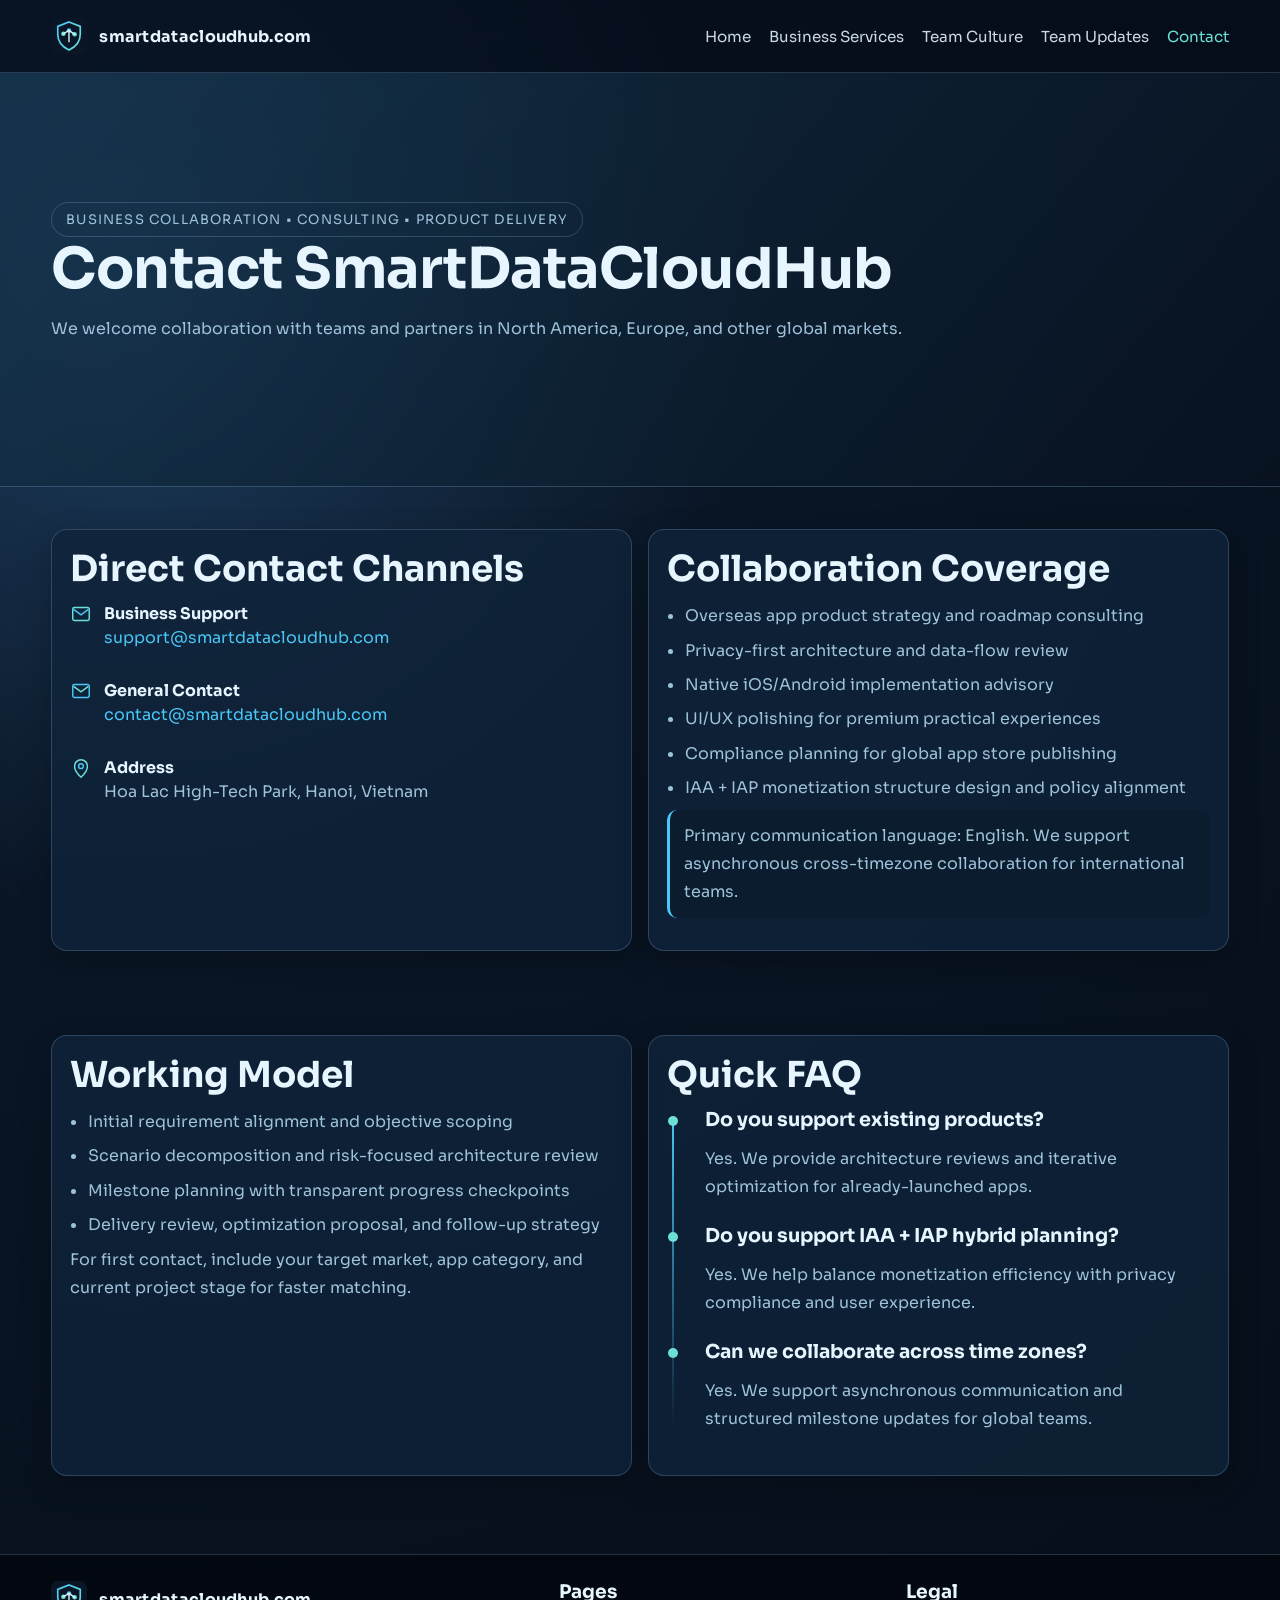
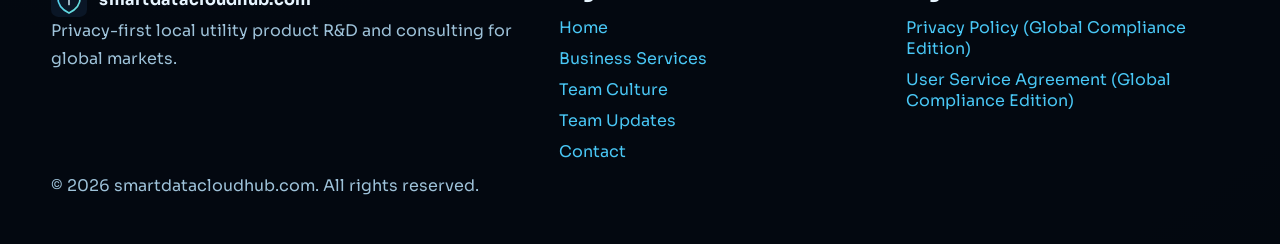
==== contact.html @ f4ce81dc "smartdatacloudhub" ====
<!doctype html>
<html lang="en">
<head>
  <meta charset="utf-8">
  <meta http-equiv="x-ua-compatible" content="ie=edge">
  <meta name="viewport" content="width=device-width, initial-scale=1">
  <title>Contact | smartdatacloudhub.com</title>
  <meta name="description" content="Contact SmartDataCloudHub for business support, partnership, product design consulting, and full-cycle local utility app R&D consulting.">
  <meta name="robots" content="index,follow,max-image-preview:large,max-snippet:-1,max-video-preview:-1">
  <link rel="canonical" href="https://smartdatacloudhub.com/contact.html">
  <meta property="og:type" content="website">
  <meta property="og:title" content="Contact | smartdatacloudhub.com">
  <meta property="og:description" content="Business support, collaboration, and compliance-ready app product consultation.">
  <meta property="og:url" content="https://smartdatacloudhub.com/contact.html">
  <meta property="og:image" content="https://smartdatacloudhub.com/images/contact-bg.png">
  <link rel="icon" type="image/svg+xml" href="images/favicon.svg">
  <link rel="stylesheet" href="css/style.css">
</head>
<body>
  <header class="site-header">
    <div class="container nav-wrap">
      <a class="brand" href="index.html"><img src="images/logo.svg" alt="SmartDataCloudHub logo" width="36" height="36"><span>smartdatacloudhub.com</span></a>
      <button class="menu-btn" aria-label="Open menu" aria-expanded="false">Menu</button>
      <nav class="nav-links" aria-label="Main navigation">
        <a href="index.html">Home</a>
        <a href="services.html">Business Services</a>
        <a href="culture.html">Team Culture</a>
        <a href="news.html">Team Updates</a>
        <a class="active" href="contact.html">Contact</a>
      </nav>
    </div>
  </header>

  <main>
    <section class="page-banner">
      <img class="hero-bg" src="images/contact-bg.png" alt="Contact page background">
      <div class="container reveal">
        <span class="tag">Business Collaboration • Consulting • Product Delivery</span>
        <h1>Contact SmartDataCloudHub</h1>
        <p>We welcome collaboration with teams and partners in North America, Europe, and other global markets.</p>
      </div>
    </section>

    <section class="section">
      <div class="container grid-2">
        <article class="card reveal">
          <h2>Direct Contact Channels</h2>
          <div class="contact-item">
            <svg viewBox="0 0 24 24" fill="none" aria-hidden="true"><path d="M3 6.75A1.75 1.75 0 0 1 4.75 5h14.5A1.75 1.75 0 0 1 21 6.75v10.5A1.75 1.75 0 0 1 19.25 19H4.75A1.75 1.75 0 0 1 3 17.25z" stroke="#6ce0d7" stroke-width="1.6"/><path d="m4 7 8 6 8-6" stroke="#49c7f5" stroke-width="1.6"/></svg>
            <div>
              <strong>Business Support</strong>
              <p><a href="mailto:support@smartdatacloudhub.com">support@smartdatacloudhub.com</a></p>
            </div>
          </div>
          <div class="contact-item">
            <svg viewBox="0 0 24 24" fill="none" aria-hidden="true"><path d="M3 6.75A1.75 1.75 0 0 1 4.75 5h14.5A1.75 1.75 0 0 1 21 6.75v10.5A1.75 1.75 0 0 1 19.25 19H4.75A1.75 1.75 0 0 1 3 17.25z" stroke="#49c7f5" stroke-width="1.6"/><path d="m4 7 8 6 8-6" stroke="#6ce0d7" stroke-width="1.6"/></svg>
            <div>
              <strong>General Contact</strong>
              <p><a href="mailto:contact@smartdatacloudhub.com">contact@smartdatacloudhub.com</a></p>
            </div>
          </div>
          <div class="contact-item">
            <svg viewBox="0 0 24 24" fill="none" aria-hidden="true"><path d="M12 22s7-6.4 7-12a7 7 0 0 0-14 0c0 5.6 7 12 7 12z" stroke="#6ce0d7" stroke-width="1.6"/><circle cx="12" cy="10" r="2.6" stroke="#49c7f5" stroke-width="1.6"/></svg>
            <div>
              <strong>Address</strong>
              <p>Hoa Lac High-Tech Park, Hanoi, Vietnam</p>
            </div>
          </div>
        </article>

        <article class="card reveal">
          <h2>Collaboration Coverage</h2>
          <ul class="feature-list">
            <li>Overseas app product strategy and roadmap consulting</li>
            <li>Privacy-first architecture and data-flow review</li>
            <li>Native iOS/Android implementation advisory</li>
            <li>UI/UX polishing for premium practical experiences</li>
            <li>Compliance planning for global app store publishing</li>
            <li>IAA + IAP monetization structure design and policy alignment</li>
          </ul>
          <p class="note">Primary communication language: English. We support asynchronous cross-timezone collaboration for international teams.</p>
        </article>
      </div>
    </section>

    <section class="section">
      <div class="container grid-2">
        <article class="card reveal">
          <h2>Working Model</h2>
          <ul class="feature-list">
            <li>Initial requirement alignment and objective scoping</li>
            <li>Scenario decomposition and risk-focused architecture review</li>
            <li>Milestone planning with transparent progress checkpoints</li>
            <li>Delivery review, optimization proposal, and follow-up strategy</li>
          </ul>
          <p class="dense-row">For first contact, include your target market, app category, and current project stage for faster matching.</p>
        </article>
        <article class="card reveal">
          <h2>Quick FAQ</h2>
          <div class="timeline">
            <div class="timeline-item">
              <h3>Do you support existing products?</h3>
              <p>Yes. We provide architecture reviews and iterative optimization for already-launched apps.</p>
            </div>
            <div class="timeline-item">
              <h3>Do you support IAA + IAP hybrid planning?</h3>
              <p>Yes. We help balance monetization efficiency with privacy compliance and user experience.</p>
            </div>
            <div class="timeline-item">
              <h3>Can we collaborate across time zones?</h3>
              <p>Yes. We support asynchronous communication and structured milestone updates for global teams.</p>
            </div>
          </div>
        </article>
      </div>
    </section>
  </main>

  <footer class="site-footer">
    <div class="container footer-grid">
      <section>
        <a class="brand" href="index.html"><img src="images/logo.svg" alt="SmartDataCloudHub logo" width="32" height="32"><span>smartdatacloudhub.com</span></a>
        <p>Privacy-first local utility product R&D and consulting for global markets.</p>
      </section>
      <section>
        <h3>Pages</h3>
        <ul class="footer-list">
          <li><a href="index.html">Home</a></li>
          <li><a href="services.html">Business Services</a></li>
          <li><a href="culture.html">Team Culture</a></li>
          <li><a href="news.html">Team Updates</a></li>
          <li><a href="contact.html">Contact</a></li>
        </ul>
      </section>
      <section>
        <h3>Legal</h3>
        <ul class="footer-list">
          <li><a href="privacy-policy.html">Privacy Policy (Global Compliance Edition)</a></li>
          <li><a href="terms-of-service.html">User Service Agreement (Global Compliance Edition)</a></li>
        </ul>
      </section>
    </div>
    <div class="container"><p>© <span data-year></span> smartdatacloudhub.com. All rights reserved.</p></div>
  </footer>
  <script src="js/main.js" defer></script>
</body>
</html>
---- css/style.css ----
@import url('https://fonts.googleapis.com/css2?family=Sora:wght@300;400;600;700;800&family=IBM+Plex+Mono:wght@400;500&display=swap');

:root {
  --bg-0: #050d18;
  --bg-1: #0a1626;
  --bg-2: #10233a;
  --bg-3: #15324c;
  --surface: rgba(15, 35, 58, 0.55);
  --surface-strong: rgba(15, 35, 58, 0.8);
  --line: rgba(173, 220, 255, 0.2);
  --text: #e7f5ff;
  --muted: #9ec2d9;
  --accent: #49c7f5;
  --accent-2: #6ce0d7;
  --success: #6ef7bd;
  --warning: #ffcc66;
  --danger: #ff8a8a;
  --shadow: 0 20px 80px rgba(0, 0, 0, 0.35);
  --radius-lg: 24px;
  --radius-md: 16px;
  --radius-sm: 12px;
}

* {
  box-sizing: border-box;
}

html,
body {
  margin: 0;
  padding: 0;
  scroll-behavior: smooth;
  background: radial-gradient(circle at 10% 15%, #1e3e5f 0%, var(--bg-1) 32%, var(--bg-0) 100%);
  color: var(--text);
  font-family: 'Sora', 'Segoe UI', sans-serif;
}

body::before {
  content: '';
  position: fixed;
  inset: 0;
  background-image: linear-gradient(rgba(255, 255, 255, 0.03) 1px, transparent 1px),
    linear-gradient(90deg, rgba(255, 255, 255, 0.03) 1px, transparent 1px);
  background-size: 52px 52px;
  pointer-events: none;
  z-index: -1;
}

a {
  color: var(--accent);
  text-decoration: none;
}

a:hover {
  color: var(--accent-2);
}

img {
  max-width: 100%;
  display: block;
}

.container {
  width: min(1200px, 92vw);
  margin: 0 auto;
}

.site-header {
  position: sticky;
  top: 0;
  z-index: 100;
  backdrop-filter: blur(16px);
  background: rgba(5, 13, 24, 0.75);
  border-bottom: 1px solid var(--line);
}

.nav-wrap {
  display: flex;
  align-items: center;
  justify-content: space-between;
  min-height: 72px;
  gap: 24px;
}

.brand {
  display: flex;
  align-items: center;
  gap: 12px;
  color: var(--text);
  font-weight: 700;
  letter-spacing: 0.3px;
}

.brand svg,
.brand img {
  width: 36px;
  height: 36px;
}

.nav-links {
  display: flex;
  gap: 18px;
  align-items: center;
}

.nav-links a {
  color: var(--text);
  opacity: 0.88;
  font-size: 0.95rem;
}

.nav-links a.active,
.nav-links a:hover {
  color: var(--accent-2);
  opacity: 1;
}

.menu-btn {
  display: none;
  border: 1px solid var(--line);
  background: transparent;
  color: var(--text);
  border-radius: 10px;
  padding: 8px 10px;
}

.hero {
  min-height: clamp(520px, 78vh, 760px);
  display: grid;
  place-items: center;
  position: relative;
  overflow: clip;
}

.hero-bg {
  position: absolute;
  inset: 0;
  z-index: -2;
  opacity: 0.46;
  object-fit: cover;
  width: 100%;
  height: 100%;
}

.floating-orb {
  position: absolute;
  border-radius: 999px;
  filter: blur(2px);
  animation: drift 14s ease-in-out infinite;
  z-index: -1;
}

.floating-orb.one {
  width: 320px;
  height: 320px;
  left: -60px;
  top: 12%;
  background: radial-gradient(circle at 40% 40%, rgba(73, 199, 245, 0.36), rgba(73, 199, 245, 0.02));
}

.floating-orb.two {
  width: 380px;
  height: 380px;
  right: -90px;
  bottom: 12%;
  animation-delay: -6s;
  background: radial-gradient(circle at 45% 45%, rgba(108, 224, 215, 0.3), rgba(108, 224, 215, 0.02));
}

@keyframes drift {
  0%,
  100% { transform: translateY(0) translateX(0); }
  50% { transform: translateY(-18px) translateX(12px); }
}

.hero-inner {
  display: grid;
  grid-template-columns: 1.15fr 0.85fr;
  gap: 34px;
  align-items: center;
}

.tag {
  display: inline-flex;
  align-items: center;
  gap: 8px;
  border: 1px solid var(--line);
  border-radius: 999px;
  padding: 8px 14px;
  font-size: 0.82rem;
  color: var(--muted);
  text-transform: uppercase;
  letter-spacing: 1.2px;
}

h1,
h2,
h3 {
  margin: 0 0 14px;
  line-height: 1.15;
}

h1 {
  font-size: clamp(2.2rem, 4.4vw, 4.2rem);
  letter-spacing: -0.5px;
}

h2 {
  font-size: clamp(1.6rem, 2.8vw, 2.6rem);
}

p {
  margin: 0 0 14px;
  color: var(--muted);
  line-height: 1.75;
}

.hero p {
  font-size: 1.04rem;
}

.cta-row {
  display: flex;
  flex-wrap: wrap;
  gap: 12px;
  margin-top: 24px;
}

.btn {
  border: 1px solid var(--line);
  background: linear-gradient(120deg, rgba(73, 199, 245, 0.15), rgba(108, 224, 215, 0.08));
  color: var(--text);
  padding: 12px 18px;
  border-radius: 12px;
  font-weight: 600;
  display: inline-flex;
  align-items: center;
  gap: 8px;
  transition: transform 0.28s ease, box-shadow 0.28s ease;
}

.btn:hover {
  transform: translateY(-2px);
  box-shadow: 0 12px 24px rgba(33, 160, 221, 0.22);
}

.btn.ghost {
  background: transparent;
}

.glass-card {
  background: var(--surface);
  border: 1px solid var(--line);
  border-radius: var(--radius-lg);
  padding: 24px;
  box-shadow: var(--shadow);
  backdrop-filter: blur(14px);
}

.metrics {
  display: grid;
  grid-template-columns: repeat(2, minmax(0, 1fr));
  gap: 14px;
}

.metric {
  background: rgba(9, 26, 43, 0.72);
  border: 1px solid var(--line);
  border-radius: var(--radius-md);
  padding: 14px;
}

.metric strong {
  display: block;
  font-size: 1.3rem;
}

.full-panel {
  min-height: auto;
  display: block;
  padding: 28px 0 22px;
}

.section {
  padding: 42px 0;
}

.grid-3 {
  display: grid;
  grid-template-columns: repeat(3, minmax(0, 1fr));
  gap: 14px;
}

.grid-2 {
  display: grid;
  grid-template-columns: repeat(2, minmax(0, 1fr));
  gap: 16px;
}

.card {
  border: 1px solid var(--line);
  background: var(--surface-strong);
  border-radius: var(--radius-md);
  padding: 18px;
  box-shadow: 0 10px 30px rgba(0, 0, 0, 0.25);
}

.split-list {
  display: grid;
  grid-template-columns: repeat(2, minmax(0, 1fr));
  gap: 10px 16px;
}

.kv {
  margin: 0;
  padding: 0;
}

.kv div {
  display: grid;
  grid-template-columns: 140px 1fr;
  gap: 10px;
  margin-bottom: 8px;
}

.kv dt {
  color: var(--accent-2);
  font-weight: 600;
}

.kv dd {
  margin: 0;
  color: var(--muted);
}

.card h3 {
  font-size: 1.2rem;
}

.kicker {
  color: var(--accent-2);
  text-transform: uppercase;
  letter-spacing: 1.4px;
  font-size: 0.8rem;
  margin-bottom: 10px;
}

.timeline {
  position: relative;
  padding-left: 22px;
}

.timeline::before {
  content: '';
  position: absolute;
  left: 5px;
  top: 8px;
  bottom: 8px;
  width: 2px;
  background: linear-gradient(var(--accent), transparent);
}

.timeline-item {
  position: relative;
  margin-bottom: 24px;
  padding-left: 16px;
}

.timeline-item::before {
  content: '';
  position: absolute;
  left: -21px;
  top: 7px;
  width: 10px;
  height: 10px;
  border-radius: 50%;
  background: var(--accent-2);
}

.feature-list {
  padding-left: 18px;
  margin: 0;
  color: var(--muted);
}

.feature-list li {
  margin-bottom: 8px;
  line-height: 1.65;
}

.reveal {
  opacity: 0;
  transform: translateY(18px) scale(0.99);
  transition: opacity 0.8s ease, transform 0.8s ease;
}

.reveal.show {
  opacity: 1;
  transform: translateY(0) scale(1);
}

.site-footer {
  border-top: 1px solid var(--line);
  margin-top: 36px;
  padding: 26px 0 30px;
  background: rgba(3, 8, 14, 0.86);
}

.footer-grid {
  display: grid;
  grid-template-columns: 1.5fr 1fr 1fr;
  gap: 24px;
}

.footer-list {
  list-style: none;
  margin: 0;
  padding: 0;
}

.footer-list li {
  margin-bottom: 10px;
}

.legal-shell {
  padding: 26px 0 52px;
}

.legal-shell h1 {
  margin-bottom: 8px;
}

.legal-shell h2 {
  margin-top: 24px;
  margin-bottom: 8px;
}

.legal-shell h3 {
  margin-top: 14px;
  margin-bottom: 8px;
}

.legal-shell p,
.legal-shell li {
  color: #cfe7f8;
  line-height: 1.78;
}

.legal-shell ol,
.legal-shell ul {
  padding-left: 22px;
}

.page-banner {
  min-height: 46vh;
  display: flex;
  align-items: center;
  border-bottom: 1px solid var(--line);
  background: linear-gradient(130deg, rgba(20, 52, 76, 0.7), rgba(8, 18, 32, 0.8));
}

.badge {
  display: inline-block;
  border: 1px solid var(--line);
  border-radius: 999px;
  padding: 5px 11px;
  margin-right: 8px;
  margin-bottom: 8px;
  color: var(--muted);
  font-size: 0.82rem;
}

.news-card time {
  display: block;
  color: var(--accent-2);
  margin-bottom: 8px;
  font-family: 'IBM Plex Mono', Consolas, monospace;
  font-size: 0.82rem;
}

.contact-item {
  display: flex;
  gap: 12px;
  align-items: flex-start;
  margin-bottom: 14px;
}

.contact-item svg {
  width: 22px;
  height: 22px;
  flex: 0 0 auto;
}

.note {
  border-left: 3px solid var(--accent);
  padding: 12px 14px;
  border-radius: 10px;
  background: rgba(9, 27, 44, 0.65);
}

.dense-row {
  margin-top: 8px;
}

@media (max-width: 1024px) {
  .hero-inner,
  .grid-3,
  .grid-2,
  .footer-grid {
    grid-template-columns: 1fr;
  }

  .hero {
    min-height: auto;
    padding: 36px 0 40px;
  }

  .split-list {
    grid-template-columns: 1fr;
  }

  .kv div {
    grid-template-columns: 1fr;
    gap: 2px;
  }
}

@media (max-width: 760px) {
  .menu-btn {
    display: inline-flex;
  }

  .nav-links {
    position: absolute;
    top: 72px;
    left: 0;
    right: 0;
    padding: 14px 4vw 20px;
    background: rgba(3, 10, 18, 0.95);
    border-bottom: 1px solid var(--line);
    flex-direction: column;
    align-items: flex-start;
    transform-origin: top;
    transform: scaleY(0);
    opacity: 0;
    pointer-events: none;
    transition: transform 0.3s ease, opacity 0.3s ease;
  }

  .nav-links.open {
    transform: scaleY(1);
    opacity: 1;
    pointer-events: auto;
  }

  .full-panel,
  .section {
    padding: 30px 0;
    min-height: auto;
  }
}
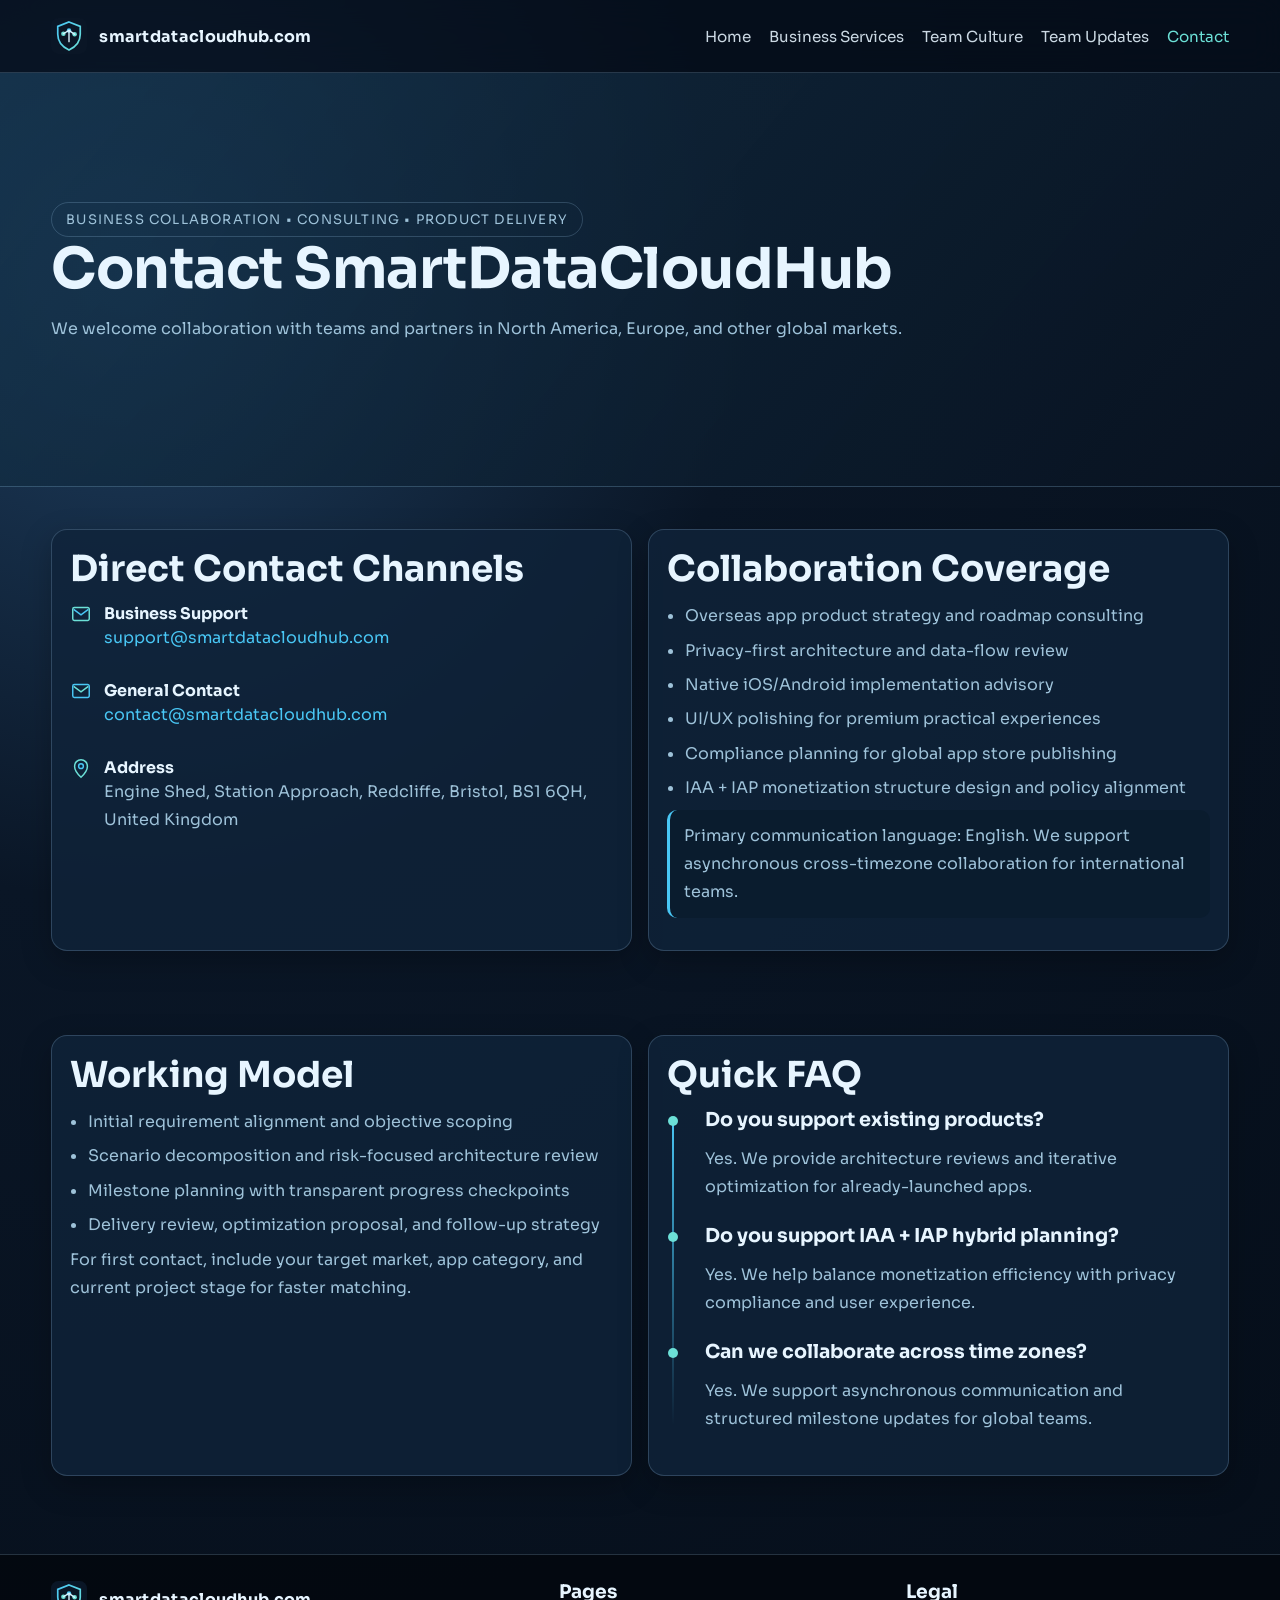
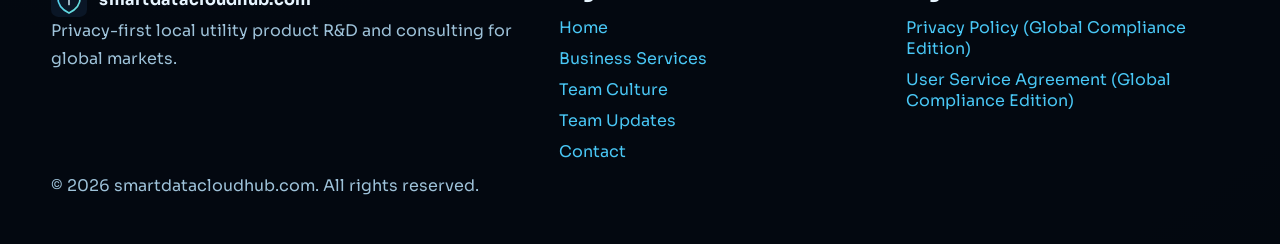
==== commit d37bd9d3: "smartdatacloudhub" ====
--- a/contact.html
+++ b/contact.html
@@ -63,7 +63,7 @@
             <svg viewBox="0 0 24 24" fill="none" aria-hidden="true"><path d="M12 22s7-6.4 7-12a7 7 0 0 0-14 0c0 5.6 7 12 7 12z" stroke="#6ce0d7" stroke-width="1.6"/><circle cx="12" cy="10" r="2.6" stroke="#49c7f5" stroke-width="1.6"/></svg>
             <div>
               <strong>Address</strong>
-              <p>Hoa Lac High-Tech Park, Hanoi, Vietnam</p>
+              <p>Engine Shed, Station Approach, Redcliffe, Bristol, BS1 6QH, United Kingdom</p>
             </div>
           </div>
         </article>
